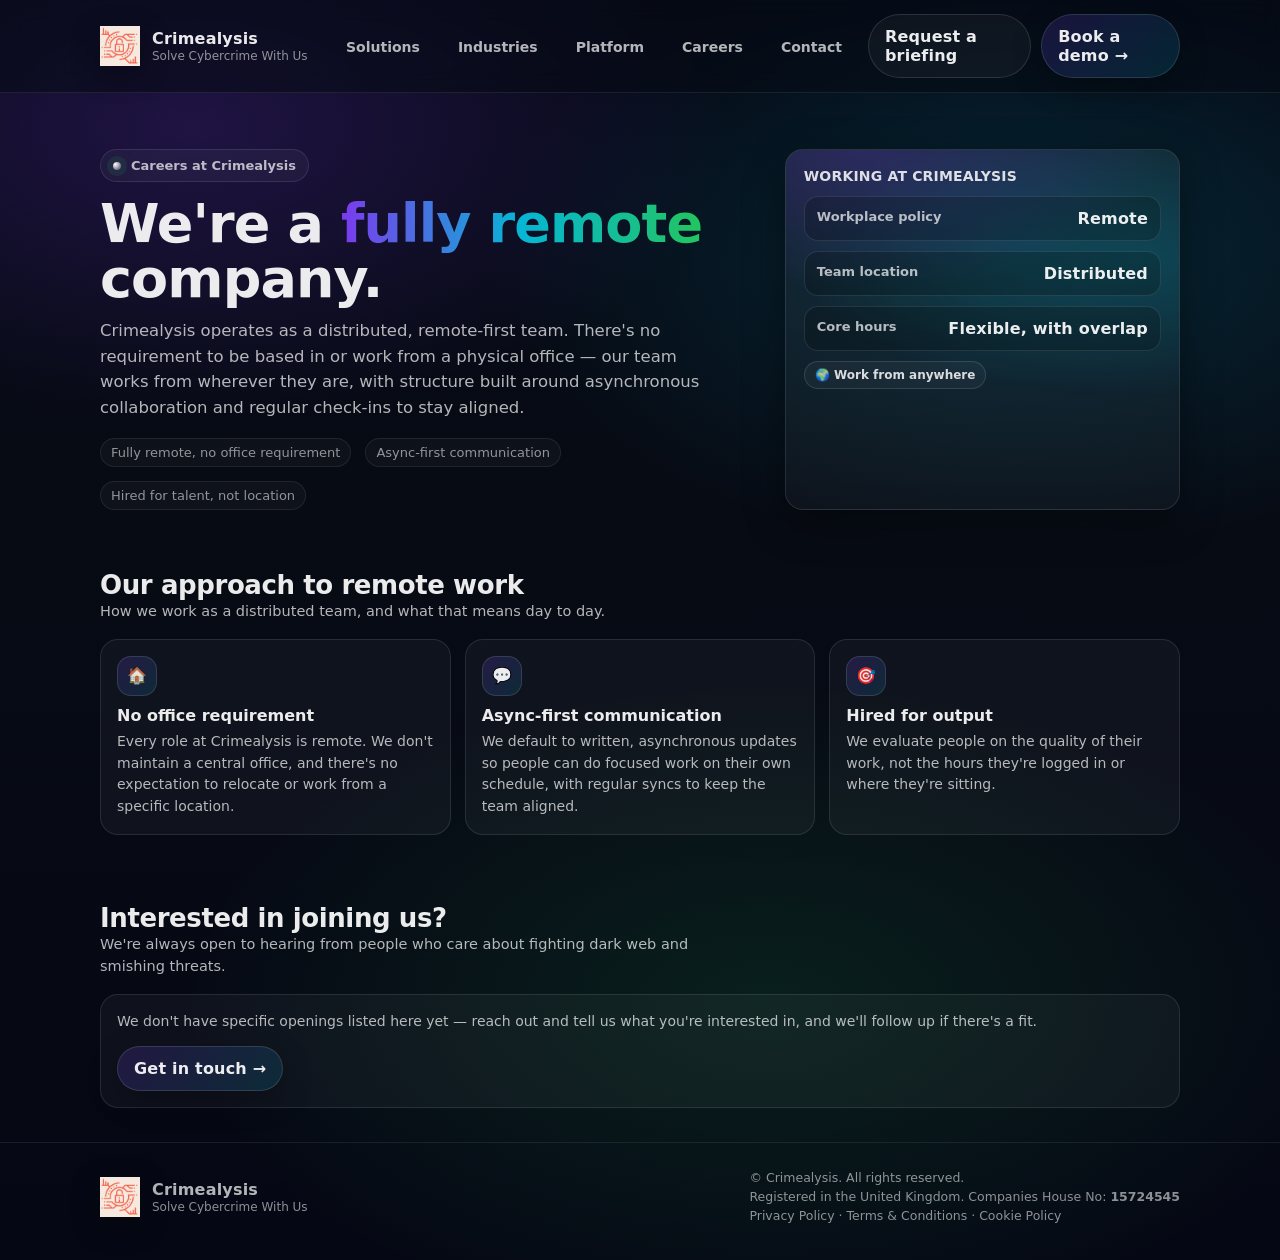
==== careers.html @ 5e58f9e4 "updated policies" ====
<!doctype html>
<html lang="en-GB">
<head>
<meta charset="utf-8" />
<meta name="viewport" content="width=device-width, initial-scale=1" />
<meta name="description" content="Crimealysis is a fully remote company. Learn about how our team works and our approach to remote-first operations." />
<meta name="theme-color" content="#0b1220" />
<meta property="og:title" content="Careers & Remote Work — Crimealysis" />
<meta property="og:description" content="Crimealysis is a fully remote company. Learn how our team works." />
<meta property="og:type" content="website" />
<meta property="og:image" content="assets/crimealysis-logo.png" />
<meta property="og:locale" content="en_GB" />
<title>Careers & Remote Work — Crimealysis</title>
<link rel="icon" href="assets/crimealysis-logo.png" />
<link rel="stylesheet" href="css/styles.css" />
</head>
<body>

<header>
<div class="wrap">
<div class="nav">
<a class="brand" href="index.html" aria-label="Crimealysis Home">
<img src="assets/crimealysis-logo.png" alt="Crimealysis logo" />
<div>
<div class="name">Crimealysis</div>
<div class="tag-mini">Solve Cybercrime With Us</div>
</div>
</a>
<button class="mobile-toggle" id="menuBtn" aria-expanded="false" aria-controls="mobileMenu">Menu</button>
<nav aria-label="Primary navigation" class="desktop-nav">
<ul>
<li><a href="index.html#solutions">Solutions</a></li>
<li><a href="index.html#industries">Industries</a></li>
<li><a href="index.html#platform">Platform</a></li>
<li><a href="careers.html">Careers</a></li>
<li><a href="index.html#contact">Contact</a></li>
</ul>
</nav>
<div class="nav-cta">
<a class="btn secondary" href="index.html#contact">Request a briefing</a>
<a class="btn" href="index.html#contact">Book a demo →</a>
</div>
</div>

<!-- Mobile menu -->
<div id="mobileMenu" class="panel mobile-menu" hidden>
<div class="pillrow">
<a class="btn secondary" href="index.html#solutions">Solutions</a>
<a class="btn secondary" href="index.html#industries">Industries</a>
<a class="btn secondary" href="index.html#platform">Platform</a>
<a class="btn secondary" href="careers.html">Careers</a>
<a class="btn secondary" href="index.html#contact">Contact</a>
</div>
</div>
</div>
</header>

<main id="top">
<div class="wrap">

<section class="hero" aria-label="Careers hero">
<div class="hero-grid">
<div>
<div class="kicker">
<span class="dot" aria-hidden="true"></span>
Careers at Crimealysis
</div>
<h1>
We're a <span class="grad">fully remote</span> company.
</h1>
<p class="lead">
Crimealysis operates as a distributed, remote-first team. There's no requirement to
be based in or work from a physical office — our team works from wherever they are,
with structure built around asynchronous collaboration and regular check-ins to stay aligned.
</p>
<div class="mini" role="list" aria-label="Highlights">
<span role="listitem">Fully remote, no office requirement</span>
<span role="listitem">Async-first communication</span>
<span role="listitem">Hired for talent, not location</span>
</div>
</div>
<aside class="panel hero-card" aria-label="Working at Crimealysis">
<h3>Working at Crimealysis</h3>
<div class="stat">
<div class="row">
<div class="label">Workplace policy</div>
<div class="value">Remote</div>
</div>
<div class="row">
<div class="label">Team location</div>
<div class="value">Distributed</div>
</div>
<div class="row">
<div class="label">Core hours</div>
<div class="value">Flexible, with overlap</div>
</div>
</div>
<div class="badge" title="Remote-first by design">
🌍 Work from anywhere
</div>
</aside>
</div>
</section>

<section id="remote-policy" aria-label="Remote work policy">
<div class="section-head">
<div>
<h2>Our approach to remote work</h2>
<p>How we work as a distributed team, and what that means day to day.</p>
</div>
</div>
<div class="grid3">
<div class="card">
<div class="icon" aria-hidden="true">🏠</div>
<h3>No office requirement</h3>
<p>Every role at Crimealysis is remote. We don't maintain a central office, and there's no expectation to relocate or work from a specific location.</p>
</div>
<div class="card">
<div class="icon" aria-hidden="true">💬</div>
<h3>Async-first communication</h3>
<p>We default to written, asynchronous updates so people can do focused work on their own schedule, with regular syncs to keep the team aligned.</p>
</div>
<div class="card">
<div class="icon" aria-hidden="true">🎯</div>
<h3>Hired for output</h3>
<p>We evaluate people on the quality of their work, not the hours they're logged in or where they're sitting.</p>
</div>
</div>
</section>

<section aria-label="Open roles">
<div class="section-head">
<div>
<h2>Interested in joining us?</h2>
<p>We're always open to hearing from people who care about fighting dark web and smishing threats.</p>
</div>
</div>
<div class="card">
<p class="muted">
We don't have specific openings listed here yet — reach out and tell us what you're interested in,
and we'll follow up if there's a fit.
</p>
<div class="hero-actions" style="margin-top:14px;">
<a class="btn" href="mailto:contact@crimealysis.com?subject=Crimealysis%20Careers%20Enquiry">Get in touch →</a>
</div>
</div>
</section>

</div>
</main>

<footer>
<div class="wrap">
<div class="foot">
<div class="brand" style="min-width:auto">
<img src="assets/crimealysis-logo.png" alt="Crimealysis logo" />
<div>
<div class="name">Crimealysis</div>
<div class="tag-mini">Solve Cybercrime With Us</div>
</div>
</div>
<div class="fine">
© <span id="year"></span> Crimealysis. All rights reserved.
<br />
Registered in the United Kingdom. Companies House No: <strong>15724545</strong>
<br />
<a href="privacy-policy.html">Privacy Policy</a> · <a href="terms.html">Terms & Conditions</a> · <a href="cookie-policy.html">Cookie Policy</a>
</div>
</div>
</div>
</footer>

<script src="js/main.js"></script>
</body>
</html>
---- css/styles.css ----
:root{
  --bg:#070b14;
  --panel:rgba(255,255,255,.06);
  --text:rgba(255,255,255,.92);
  --muted:rgba(255,255,255,.70);
  --muted2:rgba(255,255,255,.55);
  --stroke:rgba(255,255,255,.12);

  --shadow: 0 12px 40px rgba(0,0,0,.45);
  --radius: 18px;
  --max: 1120px;
}

*{box-sizing:border-box}
html{scroll-behavior:smooth}
body{
  margin:0;
  font-family: ui-sans-serif, system-ui, -apple-system, Segoe UI, Roboto, Helvetica, Arial, "Apple Color Emoji","Segoe UI Emoji";
  color:var(--text);
  background:
    radial-gradient(900px 500px at 15% 10%, rgba(124,58,237,.22), transparent 60%),
    radial-gradient(900px 500px at 80% 20%, rgba(6,182,212,.18), transparent 60%),
    radial-gradient(900px 500px at 60% 80%, rgba(34,197,94,.12), transparent 65%),
    linear-gradient(180deg, #050814 0%, #070b14 40%, #050814 100%);
  min-height:100vh;
}

a{color:inherit; text-decoration:none}
.wrap{max-width:var(--max); margin:0 auto; padding:0 20px}

.btn{
  display:inline-flex; align-items:center; justify-content:center; gap:.55rem;
  padding:12px 16px;
  border-radius: 999px;
  border:1px solid var(--stroke);
  background: linear-gradient(135deg, rgba(124,58,237,.18), rgba(6,182,212,.14));
  color:var(--text);
  box-shadow: 0 10px 30px rgba(0,0,0,.28);
  font-weight: 650;
  letter-spacing:.2px;
  transition: transform .12s ease, background .2s ease, border-color .2s ease;
  user-select:none;
  cursor:pointer;
}
.btn:hover{transform: translateY(-1px); border-color: rgba(255,255,255,.22)}
.btn.secondary{
  background: rgba(255,255,255,.04);
  box-shadow:none;
}

header{
  position:sticky; top:0; z-index:50;
  backdrop-filter: blur(12px);
  background: rgba(7,11,20,.55);
  border-bottom: 1px solid rgba(255,255,255,.08);
}
.nav{
  display:flex; align-items:center; justify-content:space-between;
  padding: 14px 0;
  gap:16px;
}
.brand{display:flex; align-items:center; gap:12px; min-width: 220px;}
.brand img{
  width: 40px; height: 40px; object-fit: contain;
  filter: drop-shadow(0 8px 14px rgba(0,0,0,.35));
}
.brand .name{font-weight:800; letter-spacing:.2px}
.brand .tag-mini{color:var(--muted2); font-size: 12px; margin-top:1px}

.desktop-nav ul{
  list-style:none; margin:0; padding:0;
  display:flex; gap: 18px; align-items:center;
}
.desktop-nav a{
  color: var(--muted);
  font-weight: 650;
  font-size: 14px;
  padding: 8px 10px;
  border-radius: 999px;
  transition: background .2s ease, color .2s ease;
}
.desktop-nav a:hover{background: rgba(255,255,255,.06); color: var(--text)}

.nav-cta{display:flex; gap:10px; align-items:center}

.mobile-toggle{
  display:none;
  border:1px solid var(--stroke);
  background: rgba(255,255,255,.04);
  border-radius: 12px;
  padding: 10px 12px;
  color: var(--text);
  font-weight: 700;
}

.panel{
  border: 1px solid rgba(255,255,255,.10);
  background: linear-gradient(180deg, rgba(255,255,255,.06), rgba(255,255,255,.03));
  border-radius: var(--radius);
  box-shadow: var(--shadow);
}

.mobile-menu{margin: 0 0 14px; padding: 10px}

.trust-strip{
  padding: 8px 0 40px;
}
.trust-label{
  text-align:center;
  color: var(--muted2);
  font-size: 12px;
  font-weight: 700;
  letter-spacing: 1.6px;
  text-transform: uppercase;
  margin-bottom: 18px;
}
.logo-grid{
  display:flex;
  flex-wrap: wrap;
  align-items:center;
  justify-content:center;
  gap: 14px;
}
.logo-item{
  display:flex;
  align-items:center;
  justify-content:center;
  padding: 14px 24px;
  min-width: 160px;
  min-height: 64px;
  border:1px solid rgba(255,255,255,.10);
  background: linear-gradient(180deg, rgba(255,255,255,.05), rgba(255,255,255,.02));
  border-radius: 14px;
  transition: transform .15s ease, border-color .2s ease, background .2s ease;
}
.logo-item:hover{
  transform: translateY(-2px);
  border-color: rgba(255,255,255,.22);
  background: rgba(255,255,255,.06);
}
.logo-item img{
  max-width: 130px;
  max-height: 36px;
  object-fit: contain;
  filter: grayscale(1) brightness(1.6) contrast(0.9) opacity(0.85);
  transition: filter .2s ease;
}
.logo-item:hover img{
  filter: grayscale(0) brightness(1) opacity(1);
}
.logo-fallback{
  display:none;
  align-items:center;
  color: var(--muted);
  font-weight: 750;
  font-size: 15px;
  letter-spacing: .3px;
}

.hero{padding: 56px 0 26px}
.hero-grid{
  display:grid;
  grid-template-columns: 1.25fr .75fr;
  gap: 26px;
  align-items: stretch;
}
.kicker{
  display:inline-flex; align-items:center; gap:10px;
  padding: 8px 12px;
  border:1px solid rgba(255,255,255,.10);
  background: rgba(255,255,255,.04);
  border-radius: 999px;
  color: var(--muted);
  font-weight: 650;
  font-size: 13px;
}
.dot{
  width:8px; height:8px; border-radius: 50%;
  background: radial-gradient(circle at 30% 30%, #fff, rgba(255,255,255,.12));
  box-shadow: 0 0 0 6px rgba(34,197,94,.10), 0 0 22px rgba(34,197,94,.18);
}
h1{
  font-size: clamp(34px, 5vw, 54px);
  line-height: 1.02;
  margin: 14px 0 12px;
  letter-spacing: -0.9px;
}
.grad{
  background: linear-gradient(90deg, rgba(124,58,237,1), rgba(6,182,212,1), rgba(34,197,94,1));
  -webkit-background-clip: text;
  background-clip:text;
  color: transparent;
}
.lead{
  color: var(--muted);
  font-size: 16.5px;
  line-height: 1.55;
  max-width: 60ch;
  margin: 0 0 18px;
}
.hero-actions{display:flex; gap:12px; flex-wrap:wrap; margin-top: 16px}
.mini{
  display:flex; gap:14px; flex-wrap:wrap;
  margin-top: 18px;
  color: var(--muted2);
  font-size: 13px;
}
.mini span{
  display:inline-flex; align-items:center; gap:8px;
  padding: 6px 10px;
  border:1px solid rgba(255,255,255,.08);
  background: rgba(255,255,255,.03);
  border-radius: 999px;
}

.hero-card{padding: 18px; position:relative; overflow:hidden}
.hero-card::before{
  content:"";
  position:absolute;
  inset:-2px;
  background:
    radial-gradient(500px 240px at 20% 0%, rgba(124,58,237,.28), transparent 60%),
    radial-gradient(600px 240px at 90% 30%, rgba(6,182,212,.22), transparent 60%);
  opacity:.85;
  pointer-events:none;
}
.hero-card > *{position:relative}
.hero-card h3{
  margin: 0 0 10px;
  font-size: 14px;
  letter-spacing:.18px;
  color: rgba(255,255,255,.85);
  font-weight: 800;
  text-transform: uppercase;
}
.stat{display:grid; gap: 10px; margin-top: 12px}
.stat .row{
  display:flex; justify-content:space-between; gap:14px;
  padding: 12px 12px;
  border-radius: 14px;
  border:1px solid rgba(255,255,255,.10);
  background: rgba(0,0,0,.20);
}
.stat .label{color: var(--muted); font-weight: 650; font-size: 13px}
.stat .value{font-weight: 850; letter-spacing:.2px}
.badge{
  display:inline-flex; align-items:center; gap:8px;
  font-size: 12px; font-weight: 750;
  padding: 6px 10px;
  border-radius: 999px;
  border:1px solid rgba(255,255,255,.12);
  background: rgba(255,255,255,.04);
  color: rgba(255,255,255,.84);
  margin-top: 10px;
}
.hero-card-note{
  margin:12px 0 0;
  color: rgba(255,255,255,.72);
  font-size: 13.5px;
  line-height: 1.55;
}

section{padding: 34px 0}
.section-head{
  display:flex; align-items:flex-end; justify-content:space-between; gap:18px;
  margin-bottom: 16px;
}
.section-head h2{
  margin:0;
  font-size: 26px;
  letter-spacing: -0.4px;
}
.section-head p{
  margin:0;
  color: var(--muted);
  max-width: 70ch;
  line-height:1.55;
  font-size: 14.5px;
}

.grid3{
  display:grid;
  grid-template-columns: repeat(3, 1fr);
  gap: 14px;
}
.card{
  padding: 16px;
  border-radius: var(--radius);
  border: 1px solid rgba(255,255,255,.10);
  background: rgba(255,255,255,.04);
}
.card h3{margin:10px 0 6px; font-size: 16px}
.card p{margin:0; color: var(--muted); line-height:1.55; font-size: 14px}
.icon{
  width: 40px; height: 40px; border-radius: 14px;
  border: 1px solid rgba(255,255,255,.12);
  background: linear-gradient(135deg, rgba(124,58,237,.20), rgba(6,182,212,.14));
  display:grid; place-items:center;
  font-weight: 900;
}

.split{
  display:grid;
  grid-template-columns: 1fr 1fr;
  gap: 14px;
}
.list{display:grid; gap:10px; margin-top: 10px}
.li{
  display:flex; gap:10px; align-items:flex-start;
  padding: 12px;
  border: 1px solid rgba(255,255,255,.10);
  border-radius: 16px;
  background: rgba(0,0,0,.18);
}
.check{
  width: 22px; height: 22px; border-radius: 7px;
  border:1px solid rgba(255,255,255,.14);
  background: rgba(34,197,94,.10);
  display:grid; place-items:center;
  flex: 0 0 auto;
  margin-top: 1px;
}
.li strong{display:block; margin-bottom:2px}
.li span{color: var(--muted); line-height:1.5; font-size: 14px}
.muted{margin-top:10px; color: var(--muted); line-height:1.6}

.contact{
  display:grid;
  grid-template-columns: 1.1fr .9fr;
  gap: 14px;
  align-items:stretch;
}
.form{padding: 16px}

.form-status{
  margin-top: 12px;
  padding: 12px 12px;
  border-radius: 14px;
  border: 1px solid rgba(255,255,255,.12);
  background: rgba(255,255,255,.04);
  color: rgba(255,255,255,.86);
  font-size: 13.5px;
  line-height: 1.5;
  display: none;
}
.form-status.show{ display:block; }
.form-status.ok{
  border-color: rgba(34,197,94,.25);
  background: rgba(34,197,94,.10);
}
.form-status.err{
  border-color: rgba(239,68,68,.30);
  background: rgba(239,68,68,.10);
}


label{display:block; font-size: 13px; color: var(--muted); font-weight: 650; margin: 12px 0 8px}
input, textarea{
  width:100%;
  padding: 12px 12px;
  border-radius: 14px;
  border: 1px solid rgba(255,255,255,.12);
  background: rgba(0,0,0,.22);
  color: var(--text);
  outline:none;
}
textarea{min-height: 110px; resize: vertical}
.help{color: var(--muted2); font-size: 12px; margin-top: 10px; line-height:1.5}

.pillrow{display:flex; flex-wrap:wrap; gap:10px; margin-top: 12px}

footer{
  padding: 26px 0 34px;
  border-top: 1px solid rgba(255,255,255,.08);
  color: var(--muted);
}
.foot{
  display:flex;
  justify-content:space-between;
  gap: 16px;
  flex-wrap: wrap;
  align-items:center;
}
.fine{color: var(--muted2); font-size: 12.5px; line-height:1.5}

@media (max-width: 920px){
  .hero-grid{grid-template-columns: 1fr}
  .grid3{grid-template-columns: 1fr}
  .split{grid-template-columns: 1fr}
  .contact{grid-template-columns: 1fr}
  .desktop-nav ul{display:none}
  .mobile-toggle{display:inline-flex}
  .brand{min-width:auto}
}

@media (prefers-reduced-motion: reduce){
  html{scroll-behavior:auto}
  .btn{transition:none}
}
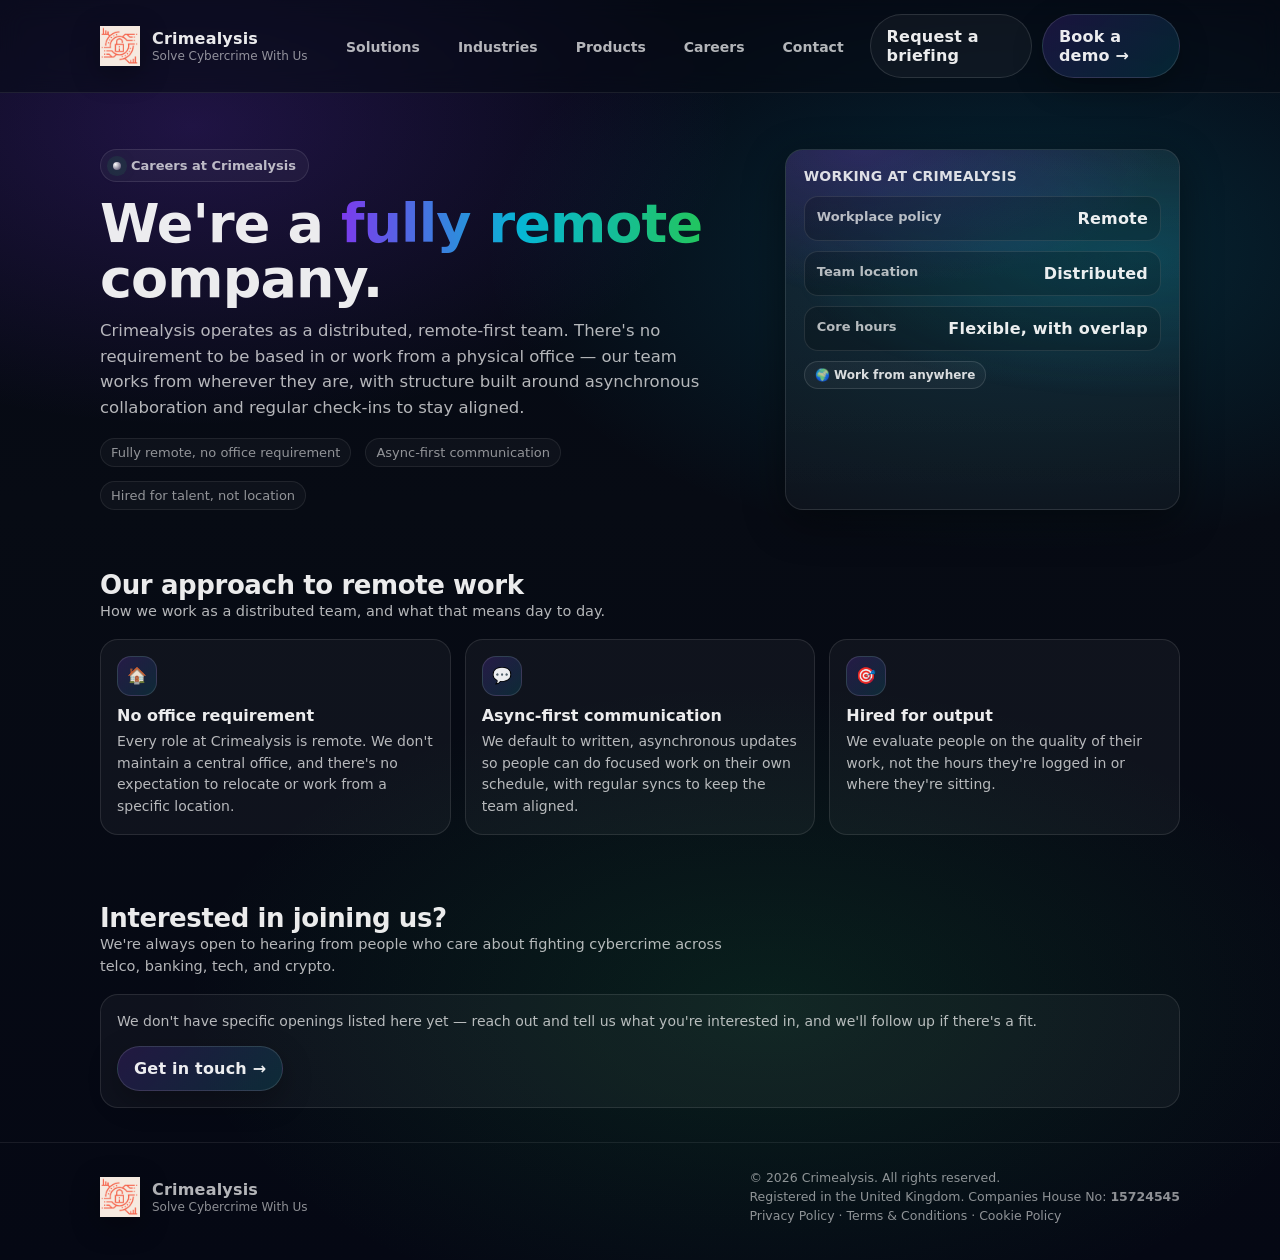
==== commit 9086df33: "Broaden site content beyond dark web/smishing and fix mobile menu Repositions Crimealysis as a cyber" ====
--- a/careers.html
+++ b/careers.html
@@ -31,7 +31,7 @@
 <ul>
 <li><a href="index.html#solutions">Solutions</a></li>
 <li><a href="index.html#industries">Industries</a></li>
-<li><a href="index.html#platform">Platform</a></li>
+<li><a href="index.html#products">Products</a></li>
 <li><a href="careers.html">Careers</a></li>
 <li><a href="index.html#contact">Contact</a></li>
 </ul>
@@ -47,7 +47,7 @@
 <div class="pillrow">
 <a class="btn secondary" href="index.html#solutions">Solutions</a>
 <a class="btn secondary" href="index.html#industries">Industries</a>
-<a class="btn secondary" href="index.html#platform">Platform</a>
+<a class="btn secondary" href="index.html#products">Products</a>
 <a class="btn secondary" href="careers.html">Careers</a>
 <a class="btn secondary" href="index.html#contact">Contact</a>
 </div>
@@ -132,7 +132,7 @@
 <div class="section-head">
 <div>
 <h2>Interested in joining us?</h2>
-<p>We're always open to hearing from people who care about fighting dark web and smishing threats.</p>
+<p>We're always open to hearing from people who care about fighting cybercrime across telco, banking, tech, and crypto.</p>
 </div>
 </div>
 <div class="card">
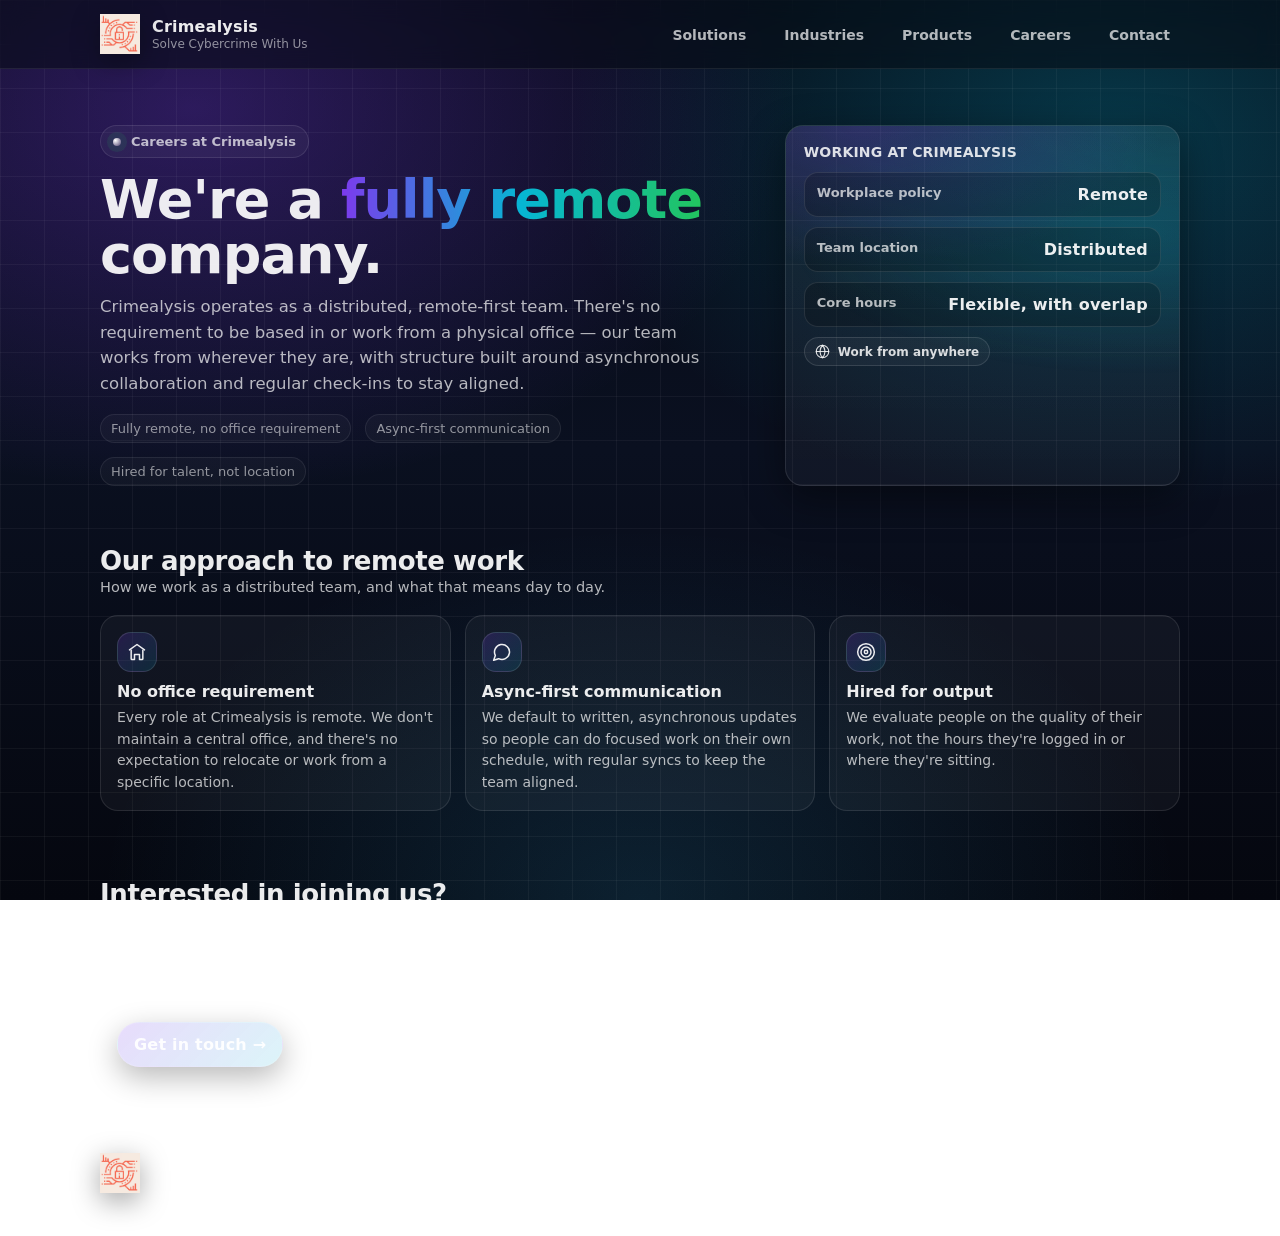
==== commit 8bcd0935: "Replace emoji with SVG icons, redesign background, clean up nav - Swap all pictographic emoji (icons" ====
--- a/careers.html
+++ b/careers.html
@@ -36,10 +36,6 @@
 <li><a href="index.html#contact">Contact</a></li>
 </ul>
 </nav>
-<div class="nav-cta">
-<a class="btn secondary" href="index.html#contact">Request a briefing</a>
-<a class="btn" href="index.html#contact">Book a demo →</a>
-</div>
 </div>
 
 <!-- Mobile menu -->
@@ -96,7 +92,8 @@
 </div>
 </div>
 <div class="badge" title="Remote-first by design">
-🌍 Work from anywhere
+<svg width="15" height="15" viewBox="0 0 24 24" fill="none" stroke="currentColor" stroke-width="1.8" stroke-linecap="round" stroke-linejoin="round" aria-hidden="true"><circle cx="12" cy="12" r="10"/><path d="M2 12h20"/><path d="M12 2a15.3 15.3 0 0 1 4 10 15.3 15.3 0 0 1-4 10 15.3 15.3 0 0 1-4-10 15.3 15.3 0 0 1 4-10Z"/></svg>
+Work from anywhere
 </div>
 </aside>
 </div>
@@ -111,17 +108,17 @@
 </div>
 <div class="grid3">
 <div class="card">
-<div class="icon" aria-hidden="true">🏠</div>
+<div class="icon" aria-hidden="true"><svg width="20" height="20" viewBox="0 0 24 24" fill="none" stroke="currentColor" stroke-width="1.8" stroke-linecap="round" stroke-linejoin="round"><path d="M3 9.5 12 3l9 6.5"/><path d="M5 10v10a1 1 0 0 0 1 1h3v-6h6v6h3a1 1 0 0 0 1-1V10"/></svg></div>
 <h3>No office requirement</h3>
 <p>Every role at Crimealysis is remote. We don't maintain a central office, and there's no expectation to relocate or work from a specific location.</p>
 </div>
 <div class="card">
-<div class="icon" aria-hidden="true">💬</div>
+<div class="icon" aria-hidden="true"><svg width="20" height="20" viewBox="0 0 24 24" fill="none" stroke="currentColor" stroke-width="1.8" stroke-linecap="round" stroke-linejoin="round"><path d="M7.9 20A9 9 0 1 0 4 16.1L2 22Z"/></svg></div>
 <h3>Async-first communication</h3>
 <p>We default to written, asynchronous updates so people can do focused work on their own schedule, with regular syncs to keep the team aligned.</p>
 </div>
 <div class="card">
-<div class="icon" aria-hidden="true">🎯</div>
+<div class="icon" aria-hidden="true"><svg width="20" height="20" viewBox="0 0 24 24" fill="none" stroke="currentColor" stroke-width="1.8" stroke-linecap="round" stroke-linejoin="round"><circle cx="12" cy="12" r="10"/><circle cx="12" cy="12" r="6"/><circle cx="12" cy="12" r="2"/></svg></div>
 <h3>Hired for output</h3>
 <p>We evaluate people on the quality of their work, not the hours they're logged in or where they're sitting.</p>
 </div>
--- a/css/styles.css
+++ b/css/styles.css
@@ -18,10 +18,13 @@
   font-family: ui-sans-serif, system-ui, -apple-system, Segoe UI, Roboto, Helvetica, Arial, "Apple Color Emoji","Segoe UI Emoji";
   color:var(--text);
   background:
-    radial-gradient(900px 500px at 15% 10%, rgba(124,58,237,.22), transparent 60%),
-    radial-gradient(900px 500px at 80% 20%, rgba(6,182,212,.18), transparent 60%),
-    radial-gradient(900px 500px at 60% 80%, rgba(34,197,94,.12), transparent 65%),
-    linear-gradient(180deg, #050814 0%, #070b14 40%, #050814 100%);
+    linear-gradient(rgba(255,255,255,.045) 1px, transparent 1px) 0 0/44px 44px,
+    linear-gradient(90deg, rgba(255,255,255,.045) 1px, transparent 1px) 0 0/44px 44px,
+    radial-gradient(1100px 700px at 15% 12%, rgba(124,58,237,.32), transparent 55%),
+    radial-gradient(1000px 680px at 87% 15%, rgba(6,182,212,.26), transparent 55%),
+    radial-gradient(900px 620px at 50% 100%, rgba(56,189,248,.14), transparent 60%),
+    linear-gradient(180deg, #060a15 0%, #0a1020 50%, #05070f 100%);
+  background-attachment: fixed;
   min-height:100vh;
 }
 
@@ -81,8 +84,6 @@
 }
 .desktop-nav a:hover{background: rgba(255,255,255,.06); color: var(--text)}
 
-.nav-cta{display:flex; gap:10px; align-items:center}
-
 .mobile-toggle{
   display:none;
   border:1px solid var(--stroke);
@@ -296,7 +297,7 @@
   border: 1px solid rgba(255,255,255,.12);
   background: linear-gradient(135deg, rgba(124,58,237,.20), rgba(6,182,212,.14));
   display:grid; place-items:center;
-  font-weight: 900;
+  color: rgba(255,255,255,.92);
 }
 
 .split{
